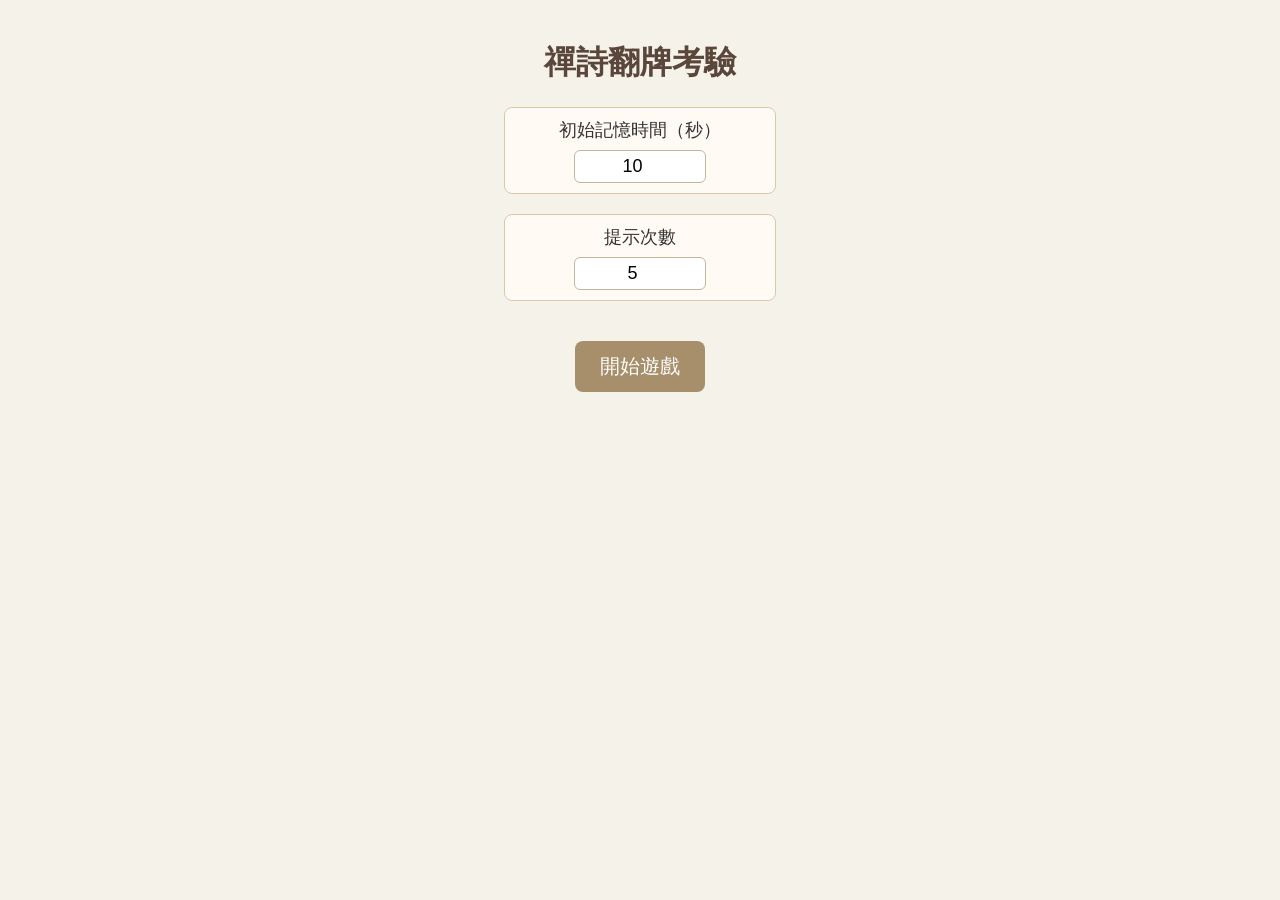
==== index.html @ 6e7bda17 "change 禪師 to 禪詩" ====
<!DOCTYPE html>
<html lang="zh-Hant">
<head>
    <meta charset="UTF-8">
    <meta name="viewport" content="width=device-width, initial-scale=1.0">
    <title>靜心木魚 - 禪詩翻牌考驗</title>
    <link rel="stylesheet" href="styles.css">
</head>

<body>

    <!-- =======================
         Start Screen（開始畫面）
         ======================= -->
    <div id="start-screen" class="screen active">
        <h1>禪詩翻牌考驗</h1>

        <div class="setting-box">
            <label>初始記憶時間（秒）</label>
            <input type="number" id="initial-time" value="10" min="1">
        </div>

        <div class="setting-box">
            <label>提示次數</label>
            <input type="number" id="hint-count" value="5" min="0">
        </div>

        <button id="start-btn">開始遊戲</button>
    </div>


    <!-- =======================
         Game Screen（遊戲介面）
         ======================= -->
    <div id="game-screen" class="screen hidden">

        <header>
            <h2>禪詩翻牌考驗</h2>
        </header>

        <div id="control-panel">

            <div id="timer-box">
                倒數：<span id="timer">10</span> 秒
            </div>

            <button id="hint-btn">
                提示（剩餘 <span id="hints-left">5</span> 次）
            </button>

        </div>
        <div id="grid" class="grid"></div>

    </div>

    <script src="script.js"></script>
</body>
</html>
---- styles.css ----
/* =========================
   全域設定
========================= */
body {
    margin: 0;
    padding: 0;
    font-family: "Noto Sans TC", sans-serif;
    background: #f5f2e9; /* 禪風米色 */
    color: #333;
}

/* 隱藏畫面時使用 */
.screen.hidden {
    display: none;
}

/* 兩個主畫面 */
.screen {
    text-align: center;
    padding: 20px;
    height: 100vh;
    box-sizing: border-box;
    overflow: auto;
}

/* =========================
   開始畫面 UI
========================= */
h1, h2 {
    color: #5a463a; /* 禪風深棕 */
}

.setting-box {
    margin: 20px auto;
    padding: 10px;
    width: 250px;
    background: #fffaf3;
    border: 1px solid #d9c9a9;
    border-radius: 8px;
}

label {
    display: block;
    margin-bottom: 8px;
    font-size: 18px;
}

input {
    width: 120px;
    padding: 5px;
    font-size: 18px;
    border-radius: 6px;
    border: 1px solid #c0b79f;
    text-align: center;
}

#start-btn {
    margin-top: 20px;
    padding: 12px 25px;
    font-size: 20px;
    background: #a68f6a;
    color: white;
    border: none;
    border-radius: 8px;
    cursor: pointer;
    transition: 0.2s;
}

#start-btn:hover {
    background: #8b7a5d;
}


/* =========================
   遊戲控制面板
========================= */
#control-panel {
    margin: 20px auto;
    padding: 0px;
    width: 90%;
    display: flex;
    justify-content: space-between;
    align-items: center;
}

#timer-box {
    font-size: 22px;
    background: #fff6e5;
    padding: 10px 20px;
    border-radius: 10px;
    border: 1px solid #d3c3a8;
}

#hint-btn {
    padding: 10px 20px;
    font-size: 18px;
    background: #c9b78f;
    border: none;
    border-radius: 8px;
    cursor: pointer;
    transition: 0.2s;
}

#hint-btn:hover {
    background: #b4a178;
}


/* =========================
   卡牌 Grid（14 × 22）
========================= */


.grid {
    display: grid;
    grid-template-columns: repeat(22, 1fr);
    grid-template-rows: repeat(14, 1fr); /* 14 行平均高度 */
    gap: 5px;
    width: 80%;
    height: 300px; /* 明確高度 */
    margin: 0 auto;
}
/* 保持正方形，可以調整 aspect-ratio 或改用 inner 元素做置中 */


/* =========================f
   卡牌樣式（翻牌 3D）
========================= */
.card {
    width: 100%;
    padding-top: 100%;  /* 保持正方形 */
    position: relative;
    perspective: 800px;
    cursor: pointer;
}


.card-inner {
    position: absolute;
    inset: 0;
    transition: transform 0.5s;
    transform-style: preserve-3d;
}

.card.flip .card-inner {
    transform: rotateY(180deg);
}

/* 正面與背面 */
.card-face {
    position: absolute;
    inset: 0;
    backface-visibility: hidden;
    border-radius: 8px;
    display: flex;
    justify-content: center;
    align-items: center;
    font-size: 22px;
}

/* 背面 */
.card-back {
    background: #b7a98e; /* 禪風木色 */
    color: white;
}

/* 正面 */
.card-front {
    transform: rotateY(180deg);
    background: #fffdf8;
    border: 1px solid #d1c4a3;
}

/* 配對成功 */
.card.matched .card-inner {
    transform: rotateY(180deg);
}

.card.matched {
    filter: brightness(1.2);
    border: 2px solid #8c7b60;
}
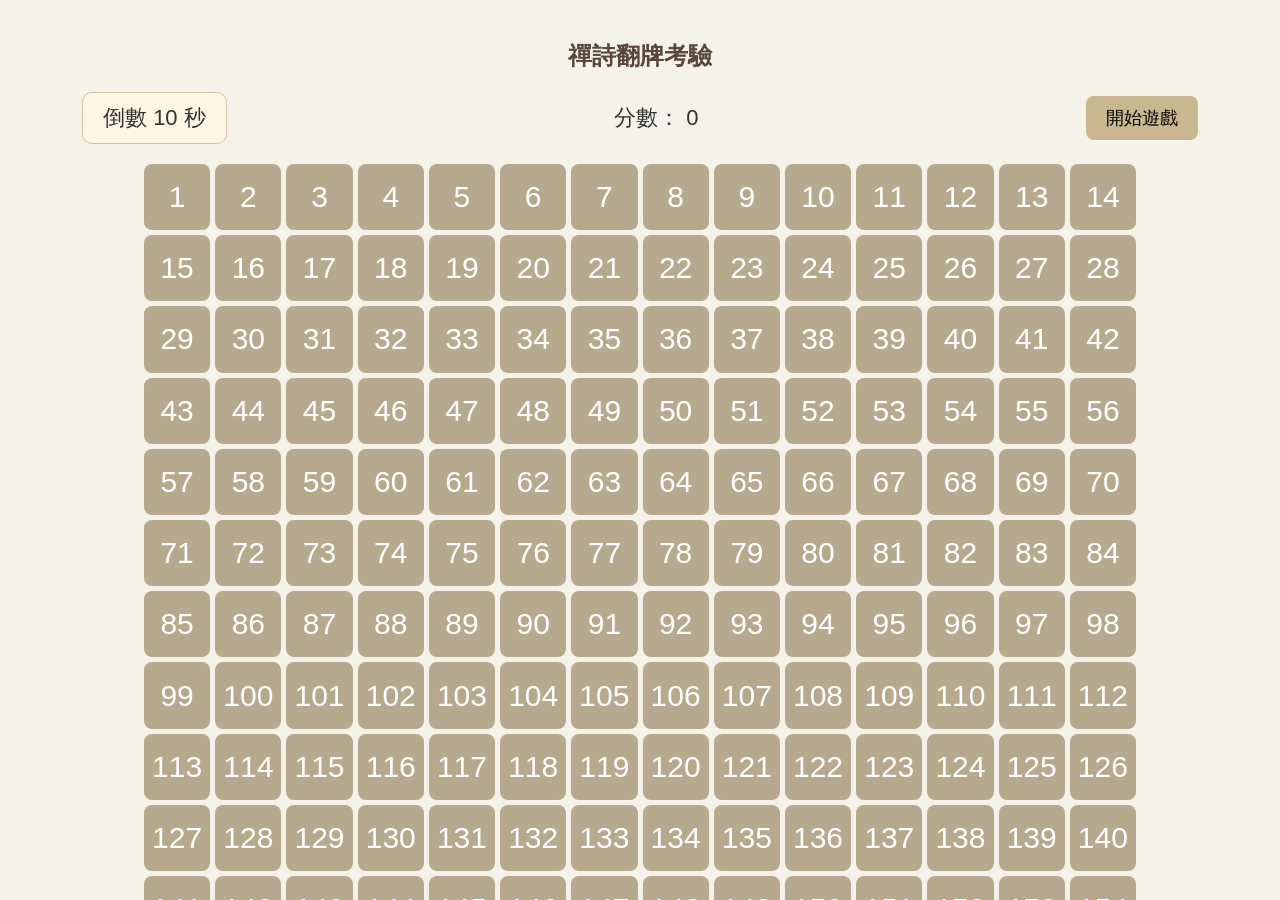
==== commit 21629b23: "Game role changes" ====
--- a/index.html
+++ b/index.html
@@ -8,27 +8,6 @@
 </head>
 
 <body>
-
-    <!-- =======================
-         Start Screen（開始畫面）
-         ======================= -->
-    <div id="start-screen" class="screen active">
-        <h1>禪詩翻牌考驗</h1>
-
-        <div class="setting-box">
-            <label>初始記憶時間（秒）</label>
-            <input type="number" id="initial-time" value="10" min="1">
-        </div>
-
-        <div class="setting-box">
-            <label>提示次數</label>
-            <input type="number" id="hint-count" value="5" min="0">
-        </div>
-
-        <button id="start-btn">開始遊戲</button>
-    </div>
-
-
     <!-- =======================
          Game Screen（遊戲介面）
          ======================= -->
@@ -41,11 +20,15 @@
         <div id="control-panel">
 
             <div id="timer-box">
-                倒數：<span id="timer">10</span> 秒
+                倒數 <span id="timer">10</span> 秒
+            </div>
+            
+            <div id="score-baord">
+                分數： <span id="score">0</span>
             </div>
 
             <button id="hint-btn">
-                提示（剩餘 <span id="hints-left">5</span> 次）
+                開始遊戲
             </button>
 
         </div>
--- a/styles.css
+++ b/styles.css
@@ -54,22 +54,6 @@
     text-align: center;
 }
 
-#start-btn {
-    margin-top: 20px;
-    padding: 12px 25px;
-    font-size: 20px;
-    background: #a68f6a;
-    color: white;
-    border: none;
-    border-radius: 8px;
-    cursor: pointer;
-    transition: 0.2s;
-}
-
-#start-btn:hover {
-    background: #8b7a5d;
-}
-
 
 /* =========================
    遊戲控制面板
@@ -81,6 +65,10 @@
     display: flex;
     justify-content: space-between;
     align-items: center;
+}
+
+#score-baord {
+    font-size: 22px;
 }
 
 #timer-box {
@@ -162,13 +150,16 @@
 .card-back {
     background: #b7a98e; /* 禪風木色 */
     color: white;
+    font-size: 30px;
 }
 
 /* 正面 */
 .card-front {
     transform: rotateY(180deg);
+    white-space: pre-line;
     background: #fffdf8;
     border: 1px solid #d1c4a3;
+    font-size: 30px;
 }
 
 /* 配對成功 */
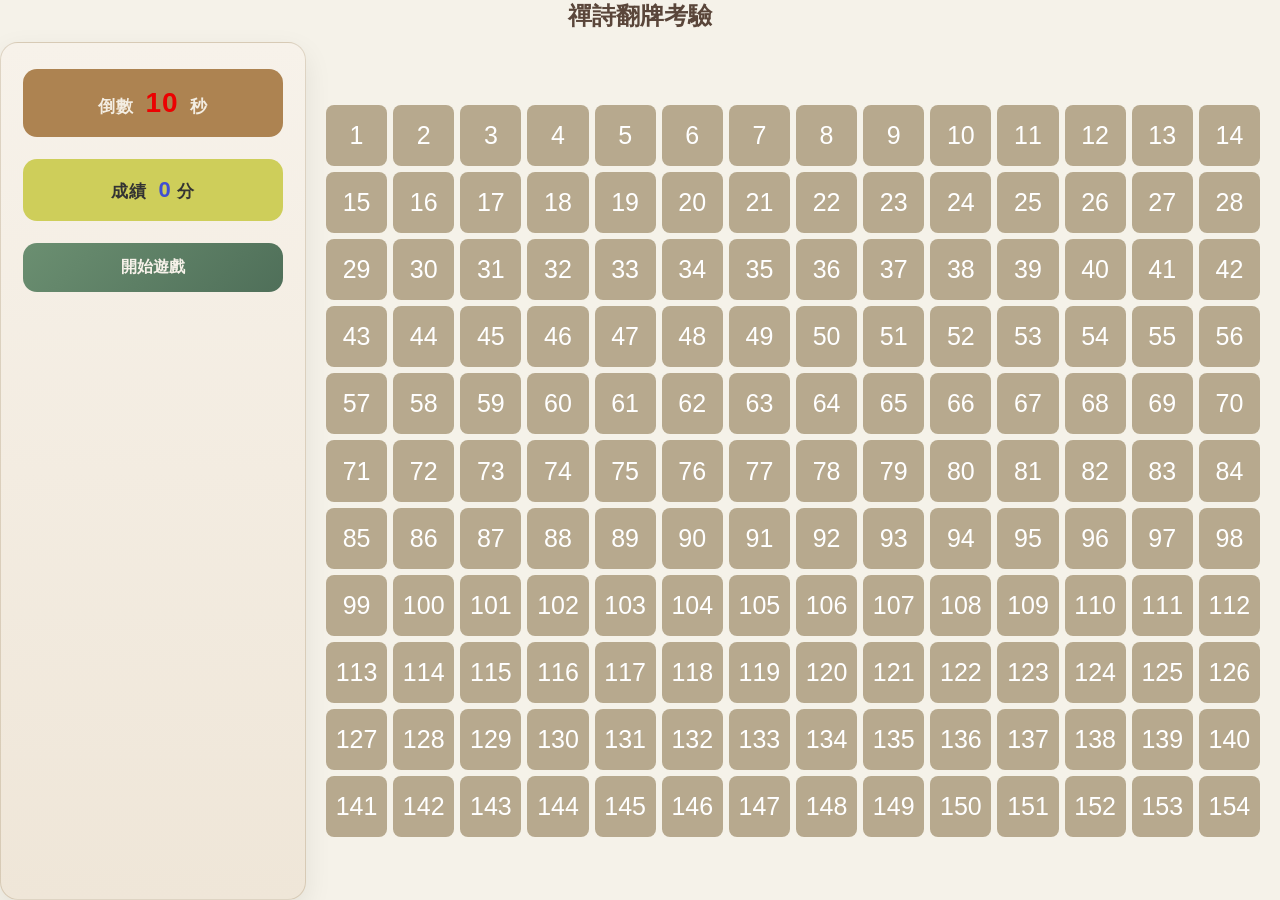
==== commit 35e0ba38: "Change function tools to left colum" ====
--- a/index.html
+++ b/index.html
@@ -8,31 +8,37 @@
 </head>
 
 <body>
-    <!-- =======================
-         Game Screen（遊戲介面）
-         ======================= -->
     <div id="game-screen" class="screen hidden">
 
         <header>
             <h2>禪詩翻牌考驗</h2>
         </header>
 
-        <div id="control-panel">
+        <!-- ✅ 新增：左右排列的容器 -->
+        <div id="main-layout">
 
-            <div id="timer-box">
-                倒數 <span id="timer">10</span> 秒
-            </div>
-            
-            <div id="score-baord">
-                分數： <span id="score">0</span>
+            <!-- ✅ 左欄：控制區 -->
+            <div id="control-panel">
+                <div id="timer-box">
+                    倒數 <span id="timer">10</span> 秒
+                </div>
+
+                <div id="score-baord">
+                    成績 <span id="score">0</span> 分
+                </div>
+                
+                <button id="hint-btn">
+                    開始遊戲
+                </button>
+                
+                
             </div>
 
-            <button id="hint-btn">
-                開始遊戲
-            </button>
-
+            <!-- ✅ 右欄：卡牌區 -->
+            <div class="grid-wrapper">
+                <div id="grid" class="grid"></div>
+            </div>
         </div>
-        <div id="grid" class="grid"></div>
 
     </div>
 
--- a/styles.css
+++ b/styles.css
@@ -9,109 +9,139 @@
     color: #333;
 }
 
+#game-screen {
+    width: 100vw;
+    height: 100vh;
+    display: flex;
+    flex-direction: column;
+    overflow: hidden;
+}
+
 /* 隱藏畫面時使用 */
 .screen.hidden {
     display: none;
 }
 
-/* 兩個主畫面 */
 .screen {
     text-align: center;
-    padding: 20px;
-    height: 100vh;
     box-sizing: border-box;
-    overflow: auto;
-}
-
-/* =========================
-   開始畫面 UI
+}
+
+/* =========================
+   Header 樣式
 ========================= */
 h1, h2 {
     color: #5a463a; /* 禪風深棕 */
-}
-
-.setting-box {
-    margin: 20px auto;
-    padding: 10px;
-    width: 250px;
-    background: #fffaf3;
-    border: 1px solid #d9c9a9;
-    border-radius: 8px;
-}
-
-label {
-    display: block;
-    margin-bottom: 8px;
-    font-size: 18px;
-}
-
-input {
-    width: 120px;
-    padding: 5px;
-    font-size: 18px;
-    border-radius: 6px;
-    border: 1px solid #c0b79f;
+    margin: 0;
+    padding-bottom: 10px;
+}
+
+/* =========================
+   主佈局：左欄控制面板 + 右側卡牌
+========================= */
+#main-layout {
+    display: flex;
+    flex-direction: row;
+    flex: 1;          /* ✅ 自動吃滿 header 下面的空間 */
+    min-height: 0;   /* ✅ 防止 grid 被撐爆 */
+}
+
+/* =========================
+   左欄控制面板
+========================= */
+#control-panel {
+    width: 260px;
+    padding: 26px 22px;
+    background: linear-gradient(180deg, #f7f2ea, #efe6d8);
+    border-radius: 18px;
+
+    display: flex;
+    flex-direction: column;
+    gap: 22px;
+
+    box-shadow: 0 10px 28px rgba(0,0,0,0.08);
+    border: 1px solid rgba(120, 90, 40, 0.2);
+}
+
+#timer-box {
+    background: #ad8351;
+    color: #f3ede2;
+    padding: 18px;
+    border-radius: 14px;
     text-align: center;
-}
-
-
-/* =========================
-   遊戲控制面板
-========================= */
-#control-panel {
-    margin: 20px auto;
-    padding: 0px;
-    width: 90%;
-    display: flex;
-    justify-content: space-between;
-    align-items: center;
+    font-size: 17px;
+    font-weight: bold;
+    letter-spacing: 1px;
+}
+
+#timer {
+    color: #ec0101;
+    font-size: 28px;
+    margin: 0 6px;
+}
+#hint-btn {
+    padding: 14px;
+    border-radius: 14px;
+    border: none;
+
+    background: linear-gradient(135deg, #6b8f71, #4f6f59);
+    color: #f7f2ea;
+    font-size: 16px;
+    font-weight: bold;
+
+    cursor: pointer;
+    transition: transform 0.15s ease, box-shadow 0.15s ease;
+}
+
+#hint-btn:hover {
+    transform: translateY(-2px);
+    box-shadow: 0 6px 16px rgba(0,0,0,0.2);
+}
+
+#hint-btn:active {
+    transform: scale(0.96);
 }
 
 #score-baord {
+    background: #cece5a;
+    padding: 14px;
+    padding: 18px;
+    border-radius: 14px;
+    text-align: center;
+    font-size: 17px;
+    font-weight: bold;
+    letter-spacing: 1px;
+}
+
+#score {
+    color: #3f4ed2;
     font-size: 22px;
-}
-
-#timer-box {
-    font-size: 22px;
-    background: #fff6e5;
-    padding: 10px 20px;
-    border-radius: 10px;
-    border: 1px solid #d3c3a8;
-}
-
-#hint-btn {
-    padding: 10px 20px;
-    font-size: 18px;
-    background: #c9b78f;
-    border: none;
-    border-radius: 8px;
-    cursor: pointer;
-    transition: 0.2s;
-}
-
-#hint-btn:hover {
-    background: #b4a178;
-}
-
-
-/* =========================
-   卡牌 Grid（14 × 22）
-========================= */
-
-
-.grid {
+    margin-left: 6px;
+}
+
+/* =========================
+   右側卡牌 Grid
+========================= */
+
+.grid-wrapper {
+    flex: 1; /* 撐滿右側剩餘空間 */
+    display: flex;
+    justify-content: center; /* 水平置中 */
+    align-items: center;     /* 垂直置中 */
+}
+
+#grid {
+    flex: 1;
+    margin: 20px;
     display: grid;
-    grid-template-columns: repeat(22, 1fr);
-    grid-template-rows: repeat(14, 1fr); /* 14 行平均高度 */
-    gap: 5px;
-    width: 80%;
-    height: 300px; /* 明確高度 */
-    margin: 0 auto;
-}
-/* 保持正方形，可以調整 aspect-ratio 或改用 inner 元素做置中 */
-
-
-/* =========================f
+    grid-template-columns: repeat(14, 1fr);
+    gap: 6px;
+
+    max-width: 1100px;
+    overflow-y: auto;     /* ✅ 只讓卡牌區滑動 */
+    align-content: start;
+}
+/* =========================
    卡牌樣式（翻牌 3D）
 ========================= */
 .card {
@@ -122,7 +152,6 @@
     cursor: pointer;
 }
 
-
 .card-inner {
     position: absolute;
     inset: 0;
@@ -150,7 +179,7 @@
 .card-back {
     background: #b7a98e; /* 禪風木色 */
     color: white;
-    font-size: 30px;
+    font-size: 25px;
 }
 
 /* 正面 */
@@ -159,7 +188,8 @@
     white-space: pre-line;
     background: #fffdf8;
     border: 1px solid #d1c4a3;
-    font-size: 30px;
+    font-size: 25px;
+    line-height: 1.4;
 }
 
 /* 配對成功 */
@@ -170,4 +200,28 @@
 .card.matched {
     filter: brightness(1.2);
     border: 2px solid #8c7b60;
+}
+
+/* =========================
+   手機響應式
+========================= */
+@media (max-width: 768px) {
+    #main-layout {
+        flex-direction: column;
+    }
+
+    #control-panel {
+        width: 100%;
+        flex-direction: row;
+        justify-content: space-around;
+        margin-bottom: 10px;
+        border-right: none;
+        border-bottom: 2px solid #d3c3a8;
+    }
+
+    #grid {
+        margin: 0 10px;
+        max-width: 100%;
+        max-height: none;
+    }
 }
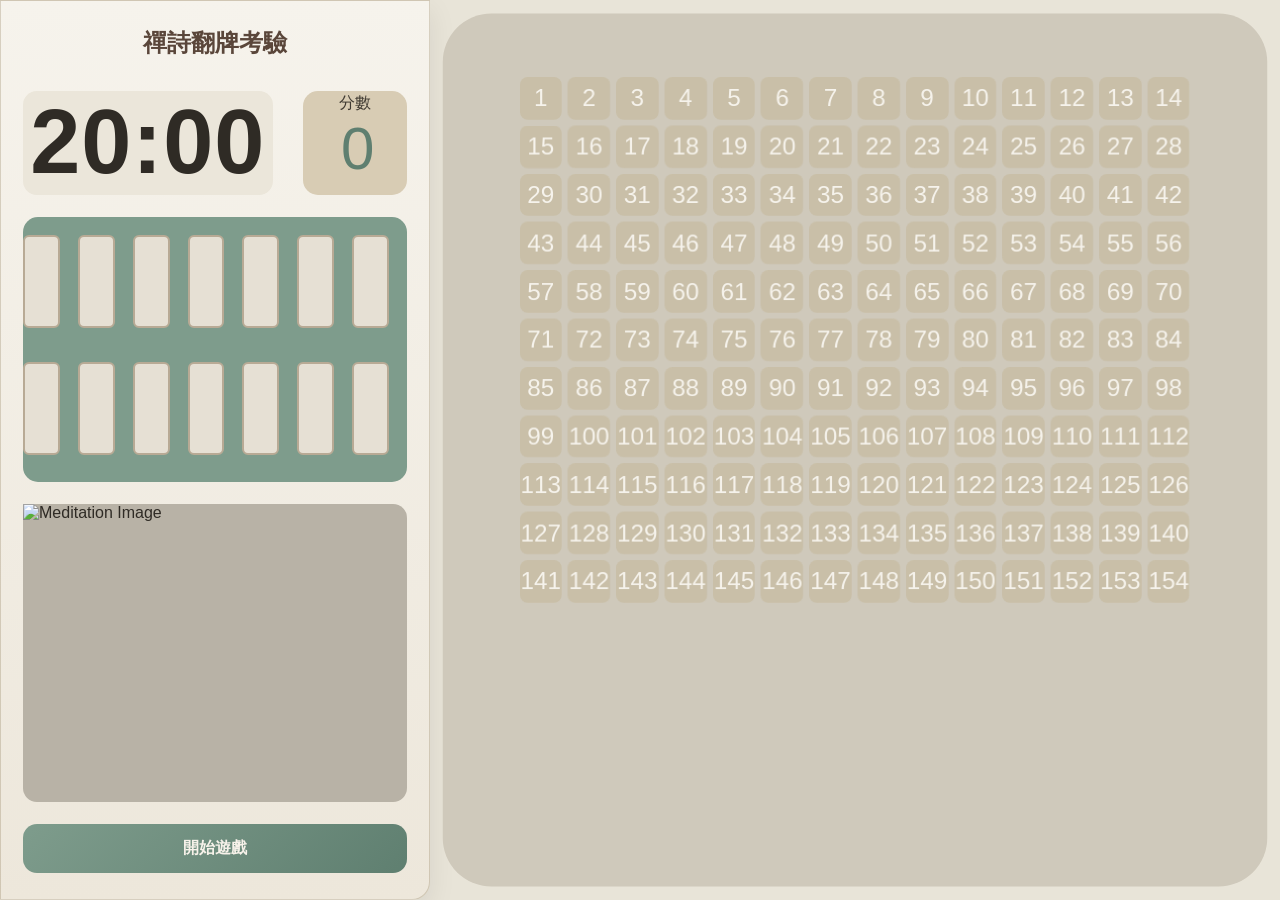
==== commit 809cd8cf: "renew" ====
--- a/index.html
+++ b/index.html
@@ -9,24 +9,38 @@
 
 <body>
     <div id="game-screen" class="screen hidden">
-
-        <header>
-            <h2>禪詩翻牌考驗</h2>
-        </header>
-
+       
         <!-- ✅ 新增：左右排列的容器 -->
         <div id="main-layout">
 
             <!-- ✅ 左欄：控制區 -->
             <div id="control-panel">
-                <div id="timer-box">
-                    倒數 <span id="timer">10</span> 秒
+                <header>
+                    <h2>禪詩翻牌考驗</h2>
+                </header>
+                <div id="row1">
+                    <div id="timer-box">
+                        <span id="timer">20:00</span> 
+                    </div>
+                    <div id="info-box">
+                        分數
+                        <div id="score">0</div>
+                    </div>
+                        
+                </div>
+                
+                <div id="hint-board">
+                    
                 </div>
 
-                <div id="score-baord">
-                    成績 <span id="score">0</span> 分
+
+                <div id="interact-box">
+                    
+                    <img id="image" src="video.gif" alt="Meditation Image">
                 </div>
                 
+                
+
                 <button id="hint-btn">
                     開始遊戲
                 </button>
@@ -35,13 +49,23 @@
             </div>
 
             <!-- ✅ 右欄：卡牌區 -->
-            <div class="grid-wrapper">
-                <div id="grid" class="grid"></div>
+            <div id="game-panel">
+      
+                <div class="grid-wrapper">
+                     <div id="grid" class="grid">
+                        <div id="card-grid">
+                            <script src="script.js"></script>
+                        </div>
+                    </div>
+                <div>
             </div>
+                
+            </div>
+            <div> 
         </div>
 
     </div>
 
-    <script src="script.js"></script>
+    
 </body>
 </html>
--- a/styles.css
+++ b/styles.css
@@ -1,3 +1,21 @@
+/* =========================
+   禪風配色變數
+========================= */
+:root {
+    --bg-main: #e8e4d8;          /* 宣紙米 */
+    --bg-panel: #f3efe6;         /* 淡陶白 */
+    --bg-wood: #d8ccb4;          /* 舊木色 */
+    --bg-card-back: #c9bfa8;     /* 卡背木色 */
+    --bg-card-front: #fbfaf6;    /* 紙白 */
+
+    --accent-green: #7e9c8c;     /* 苔綠 */
+    --accent-green-dark: #5f7f70;
+    --success-green: #9db7a0;    /* 抹茶綠 */
+
+    --text-main: #3f3a32;        /* 墨褐 */
+    --text-soft: #6b655c;
+}
+
 /* =========================
    全域設定
 ========================= */
@@ -5,8 +23,8 @@
     margin: 0;
     padding: 0;
     font-family: "Noto Sans TC", sans-serif;
-    background: #f5f2e9; /* 禪風米色 */
-    color: #333;
+    background: var(--bg-main);
+    color: var(--text-main);
 }
 
 #game-screen {
@@ -17,7 +35,6 @@
     overflow: hidden;
 }
 
-/* 隱藏畫面時使用 */
 .screen.hidden {
     display: none;
 }
@@ -28,63 +45,170 @@
 }
 
 /* =========================
-   Header 樣式
+   Header
 ========================= */
 h1, h2 {
-    color: #5a463a; /* 禪風深棕 */
+    color: #5a463a;
     margin: 0;
     padding-bottom: 10px;
 }
 
 /* =========================
-   主佈局：左欄控制面板 + 右側卡牌
+   主佈局
 ========================= */
 #main-layout {
     display: flex;
     flex-direction: row;
-    flex: 1;          /* ✅ 自動吃滿 header 下面的空間 */
-    min-height: 0;   /* ✅ 防止 grid 被撐爆 */
-}
-
-/* =========================
-   左欄控制面板
+    flex: 1;
+    min-height: 0;
+}
+
+/* =========================
+   左側控制面板
 ========================= */
 #control-panel {
-    width: 260px;
+    width: 30%;
     padding: 26px 22px;
-    background: linear-gradient(180deg, #f7f2ea, #efe6d8);
-    border-radius: 18px;
+    background: linear-gradient(180deg, #f6f3ec, #ede7db);
+    border-radius: 0 0 18px 0;
 
     display: flex;
     flex-direction: column;
     gap: 22px;
 
     box-shadow: 0 10px 28px rgba(0,0,0,0.08);
-    border: 1px solid rgba(120, 90, 40, 0.2);
-}
-
+    border: 1px solid rgba(120, 100, 60, 0.25);
+}
+
+#row1 {
+    display: flex;
+    width: 100%;
+    height: 15%;
+    gap: 30px;
+}
+
+/* =========================
+   計時器
+========================= */
 #timer-box {
-    background: #ad8351;
-    color: #f3ede2;
-    padding: 18px;
+    background: #ebe6da;
+    width: 65%;
+    height: 100%;
     border-radius: 14px;
-    text-align: center;
     font-size: 17px;
     font-weight: bold;
     letter-spacing: 1px;
 }
 
 #timer {
-    color: #ec0101;
-    font-size: 28px;
+    color: #2f2b25;
+    font-size: 90px;
     margin: 0 6px;
 }
+
+/* =========================
+   資訊盒
+========================= */
+#info-box {
+    flex: 1;
+    display: flex;
+    flex-direction: column;
+    justify-content: center;
+    height: 100%;
+    background: var(--bg-wood);
+    border-radius: 15px;
+    aspect-ratio: 1 / 1;
+}
+
+#score {
+    color: var(--accent-green-dark);
+    font-size: 60px;
+    margin-left: 6px;
+    padding-bottom: 10px;
+}
+
+/* =========================
+   進度條
+========================= */
+#progress-bar {
+    background: #a9a393;
+    width: 100%;
+    height: 10%;
+    border-radius: 15px;
+}
+
+
+
+/* =========================
+   提示板
+========================= */
+#hint-board {
+    background: var(--accent-green);
+    width: 100%;
+    height: 60%;
+    border-radius: 15px;
+    font-size: 17px;
+    font-weight: bold;
+    letter-spacing: 1px;
+    color: #2f3b35;
+    display: grid;
+    grid-template-columns: repeat(7, 1fr);
+    grid-template-rows: repeat(2, 1fr);
+
+    align-items: center;
+    justify-content: center;
+    padding-bottom: 10px;
+
+}
+
+
+.hint-cell {
+    height: 70%;
+    width: 60%;
+    background-color: #e6e0d4;
+    border: 2px solid #b8aa95;
+    border-radius: 6px;
+
+    font-size: 24px;
+    font-weight: bold;
+    color: #5a463a;
+
+    display: flex;
+    align-items: center;
+    justify-content: center;
+}
+
+/* =========================
+   互動區（小和尚）
+========================= */
+#interact-box {
+    width: 100%;
+    height: 70%;
+    display: flex;
+    background: #b8b2a6;
+    color: #2f2b25;
+    border-radius: 14px;
+}
+
+#image {
+    display: flex;
+    width: auto;
+    height: 50%;
+}
+
+/* =========================
+   提示按鈕
+========================= */
 #hint-btn {
     padding: 14px;
     border-radius: 14px;
     border: none;
 
-    background: linear-gradient(135deg, #6b8f71, #4f6f59);
+    background: linear-gradient(
+        135deg,
+        var(--accent-green),
+        var(--accent-green-dark)
+    );
     color: #f7f2ea;
     font-size: 16px;
     font-weight: bold;
@@ -102,51 +226,52 @@
     transform: scale(0.96);
 }
 
-#score-baord {
-    background: #cece5a;
-    padding: 14px;
-    padding: 18px;
-    border-radius: 14px;
-    text-align: center;
-    font-size: 17px;
-    font-weight: bold;
-    letter-spacing: 1px;
-}
-
-#score {
-    color: #3f4ed2;
-    font-size: 22px;
-    margin-left: 6px;
-}
-
-/* =========================
-   右側卡牌 Grid
-========================= */
+/* =========================
+   右側遊戲區
+========================= */
+#game-panel {
+    flex: 1;
+    transform: scale(0.97);
+    display: flex;
+    background: #cfc9bb;
+    border-radius: 50px;
+    flex-direction: column;
+    align-items: center;
+    justify-content: center;
+}
+
+#info-bar {
+    width: 100%;
+    height: 10%;
+    background: #e4dcc9;
+    margin-bottom: 12px;
+    border-radius: 18px;
+}
 
 .grid-wrapper {
-    flex: 1; /* 撐滿右側剩餘空間 */
-    display: flex;
-    justify-content: center; /* 水平置中 */
-    align-items: center;     /* 垂直置中 */
+    width: 86%;
+    height: 90%;
 }
 
 #grid {
     flex: 1;
-    margin: 20px;
     display: grid;
     grid-template-columns: repeat(14, 1fr);
     gap: 6px;
 
     max-width: 1100px;
-    overflow-y: auto;     /* ✅ 只讓卡牌區滑動 */
-    align-content: start;
-}
-/* =========================
-   卡牌樣式（翻牌 3D）
+    margin: 20px;
+
+    justify-items: center;
+    overflow-y: auto;
+}
+
+/* =========================
+   卡牌（翻牌）
 ========================= */
 .card {
     width: 100%;
-    padding-top: 100%;  /* 保持正方形 */
+    padding-top: 100%;
     position: relative;
     perspective: 800px;
     cursor: pointer;
@@ -163,7 +288,6 @@
     transform: rotateY(180deg);
 }
 
-/* 正面與背面 */
 .card-face {
     position: absolute;
     inset: 0;
@@ -177,8 +301,8 @@
 
 /* 背面 */
 .card-back {
-    background: #b7a98e; /* 禪風木色 */
-    color: white;
+    background: var(--bg-card-back);
+    color: #f6f3ec;
     font-size: 25px;
 }
 
@@ -186,20 +310,36 @@
 .card-front {
     transform: rotateY(180deg);
     white-space: pre-line;
-    background: #fffdf8;
-    border: 1px solid #d1c4a3;
+    background: var(--bg-card-front);
+    border: 1px solid #cfc6b2;
     font-size: 25px;
     line-height: 1.4;
-}
-
-/* 配對成功 */
+    color: var(--text-main);
+}
+
+/* =========================
+   配對成功
+========================= */
+.card.matched {
+    cursor: default;
+    pointer-events: none;
+    transform: translateY(-3px);
+    filter: brightness(1.05) saturate(0.9);
+}
+
+.card.matched .card-front {
+    background: var(--success-green);
+    border: 1px solid #8fa59b;
+    color: #2f4a3d;
+}
+
+.card.matched .card-back {
+    background: #d6d0c3;
+    color: #eee;
+}
+
 .card.matched .card-inner {
     transform: rotateY(180deg);
-}
-
-.card.matched {
-    filter: brightness(1.2);
-    border: 2px solid #8c7b60;
 }
 
 /* =========================
@@ -215,13 +355,11 @@
         flex-direction: row;
         justify-content: space-around;
         margin-bottom: 10px;
-        border-right: none;
         border-bottom: 2px solid #d3c3a8;
     }
 
     #grid {
         margin: 0 10px;
         max-width: 100%;
-        max-height: none;
     }
 }
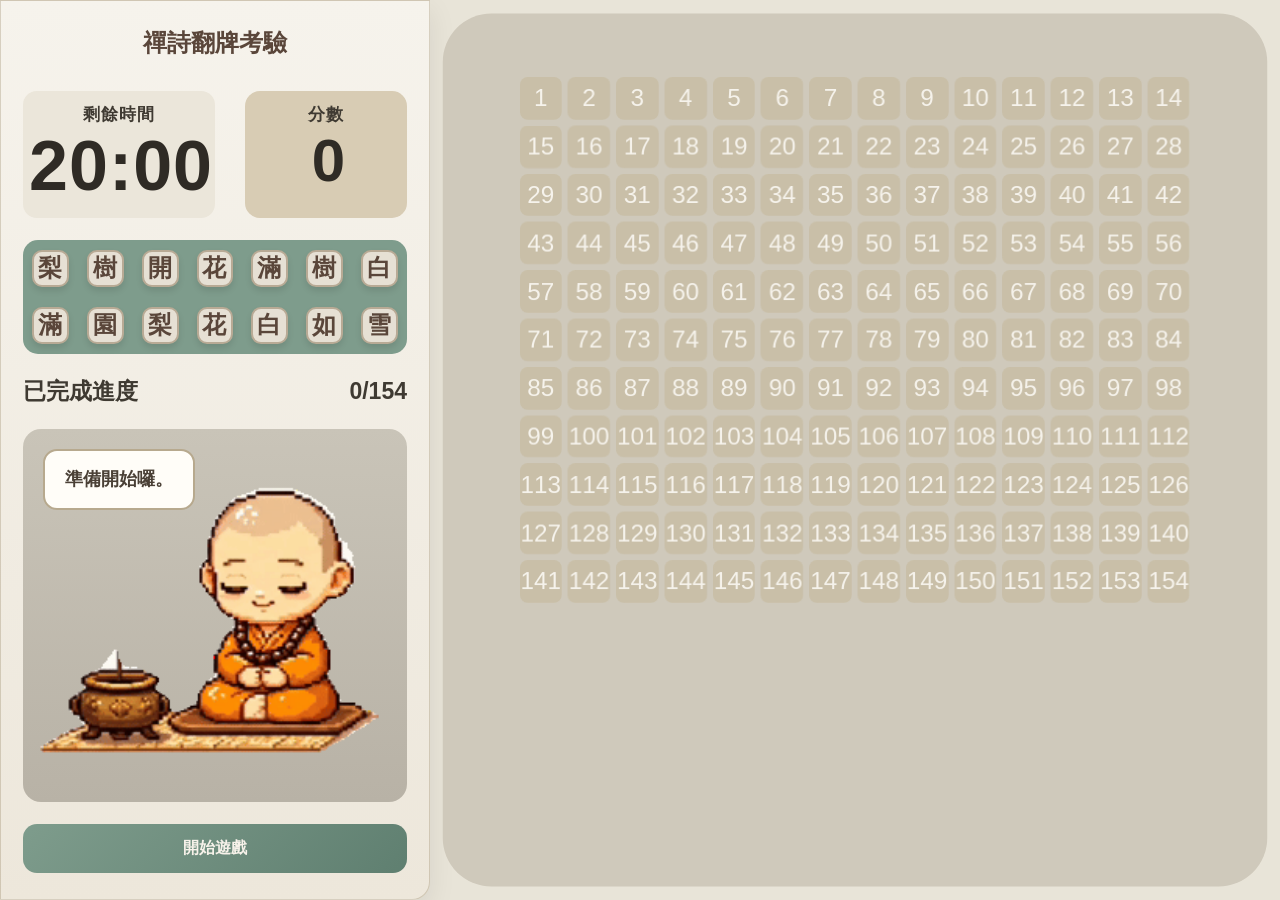
==== commit e4da9165: "v3" ====
--- a/index.html
+++ b/index.html
@@ -8,64 +8,62 @@
 </head>
 
 <body>
-    <div id="game-screen" class="screen hidden">
-       
-        <!-- ✅ 新增：左右排列的容器 -->
-        <div id="main-layout">
 
-            <!-- ✅ 左欄：控制區 -->
-            <div id="control-panel">
-                <header>
-                    <h2>禪詩翻牌考驗</h2>
-                </header>
-                <div id="row1">
-                    <div id="timer-box">
-                        <span id="timer">20:00</span> 
-                    </div>
-                    <div id="info-box">
-                        分數
-                        <div id="score">0</div>
-                    </div>
-                        
-                </div>
-                
-                <div id="hint-board">
-                    
+<div id="game-screen" class="screen">
+    <!-- 主布局 -->
+    <div id="main-layout">
+
+        <!-- 左欄：控制區 -->
+        <div id="control-panel">
+
+            <header>
+                <h2>禪詩翻牌考驗</h2>
+            </header>
+
+            <div id="row1">
+                <div id="timer-box">
+                    剩餘時間
+                    <span id="timer">
+                        <span id="timer-min">20</span>:<span id="timer-ms">00</span>
+                    </span>
                 </div>
 
-
-                <div id="interact-box">
-                    
-                    <img id="image" src="video.gif" alt="Meditation Image">
+                <div id="info-box">
+                    分數
+                    <div id="score">0</div>
                 </div>
-                
-                
-
-                <button id="hint-btn">
-                    開始遊戲
-                </button>
-                
-                
             </div>
 
-            <!-- ✅ 右欄：卡牌區 -->
-            <div id="game-panel">
-      
-                <div class="grid-wrapper">
-                     <div id="grid" class="grid">
-                        <div id="card-grid">
-                            <script src="script.js"></script>
-                        </div>
-                    </div>
-                <div>
+            <div id="hint-board"></div>
+
+            <div id="progress-board">
+                <span class="label">已完成進度</span>
+                <span class="value">
+                    <span id="progress">0</span>/154
+                </span>
             </div>
-                
+
+            <div id="interact-box">
+                <img id="image" src="./image/idle.gif" alt="monk">
+                <div id="dialog-box">準備開始囉。</div>
             </div>
-            <div> 
+
+            <button id="hint-btn">開始遊戲</button>
+
+        </div>
+
+        <!-- 右欄：卡牌區 -->
+        <div id="game-panel">
+            <div class="grid-wrapper">
+                <div id="grid" class="grid">
+                    <!-- JS 產生卡牌 -->
+                </div>
+            </div>
         </div>
 
     </div>
+</div>
 
-    
+<script src="script.js"></script>
 </body>
 </html>
--- a/styles.css
+++ b/styles.css
@@ -92,17 +92,21 @@
 ========================= */
 #timer-box {
     background: #ebe6da;
-    width: 65%;
+    width: 50%;
     height: 100%;
     border-radius: 14px;
     font-size: 17px;
     font-weight: bold;
     letter-spacing: 1px;
+    
+    display: flex;
+    flex-direction: column;
+    justify-content: center;
 }
 
 #timer {
     color: #2f2b25;
-    font-size: 90px;
+    font-size: 70px;
     margin: 0 6px;
 }
 
@@ -118,24 +122,31 @@
     background: var(--bg-wood);
     border-radius: 15px;
     aspect-ratio: 1 / 1;
+    font-size: 17px;
+    font-weight: bold;
+    letter-spacing: 1px;
 }
 
 #score {
-    color: var(--accent-green-dark);
+    color: #2f2b25;
     font-size: 60px;
     margin-left: 6px;
     padding-bottom: 10px;
 }
 
 /* =========================
-   進度條
-========================= */
-#progress-bar {
-    background: #a9a393;
-    width: 100%;
-    height: 10%;
-    border-radius: 15px;
-}
+   進度區
+========================= */
+#progress-board {
+    display: flex;
+    justify-content: space-between; /* 左右貼齊 */
+    align-items: center;            /* 垂直置中 */
+    font-size: 23px;
+    font-weight: bold;
+}
+
+
+
 
 
 
@@ -144,30 +155,27 @@
 ========================= */
 #hint-board {
     background: var(--accent-green);
-    width: 100%;
-    height: 60%;
     border-radius: 15px;
     font-size: 17px;
     font-weight: bold;
     letter-spacing: 1px;
-    color: #2f3b35;
+    color: lab(23.64% -6.44 2.07);
+    
     display: grid;
     grid-template-columns: repeat(7, 1fr);
     grid-template-rows: repeat(2, 1fr);
 
     align-items: center;
     justify-content: center;
-    padding-bottom: 10px;
-
 }
 
 
 .hint-cell {
-    height: 70%;
-    width: 60%;
+    aspect-ratio: 1 / 1;
+    margin: 9px;
     background-color: #e6e0d4;
     border: 2px solid #b8aa95;
-    border-radius: 6px;
+    border-radius: 10px;
 
     font-size: 24px;
     font-weight: bold;
@@ -176,6 +184,10 @@
     display: flex;
     align-items: center;
     justify-content: center;
+    
+    box-shadow: 0 4px 6px rgba(0,0,0,0.1);
+    margin-top: 10px;
+    margin-bottom: 10px;
 }
 
 /* =========================
@@ -184,16 +196,49 @@
 #interact-box {
     width: 100%;
     height: 70%;
-    display: flex;
-    background: #b8b2a6;
-    color: #2f2b25;
+    position: relative;
+
+    display: flex;
+    justify-content: center; /* 水平置中 */
+    align-items: center;     /* 垂直置中 */
+
+    background: linear-gradient(
+        180deg,
+        #c9c4b8,
+        #b8b2a6
+    );
+
+    border-radius: 18px;
+    overflow: hidden;
+}
+
+
+#dialog-box {
+    position: absolute;
+    top: 20px;
+    left: 20px;
+
+    max-width: 500px;
+    padding: 15px 20px;
+
+    background: #fffdf8;
+    border: 2px solid #b7a98e;
     border-radius: 14px;
-}
+
+    font-size: 18px;
+    line-height: 1.5;
+    color: #4a4036;
+    font-weight: bold;
+
+    z-index: 10;
+}
+
 
 #image {
-    display: flex;
+    display: block;
     width: auto;
-    height: 50%;
+    height: 100%;
+    justify-content: center;
 }
 
 /* =========================
@@ -362,4 +407,5 @@
         margin: 0 10px;
         max-width: 100%;
     }
-}+}
+
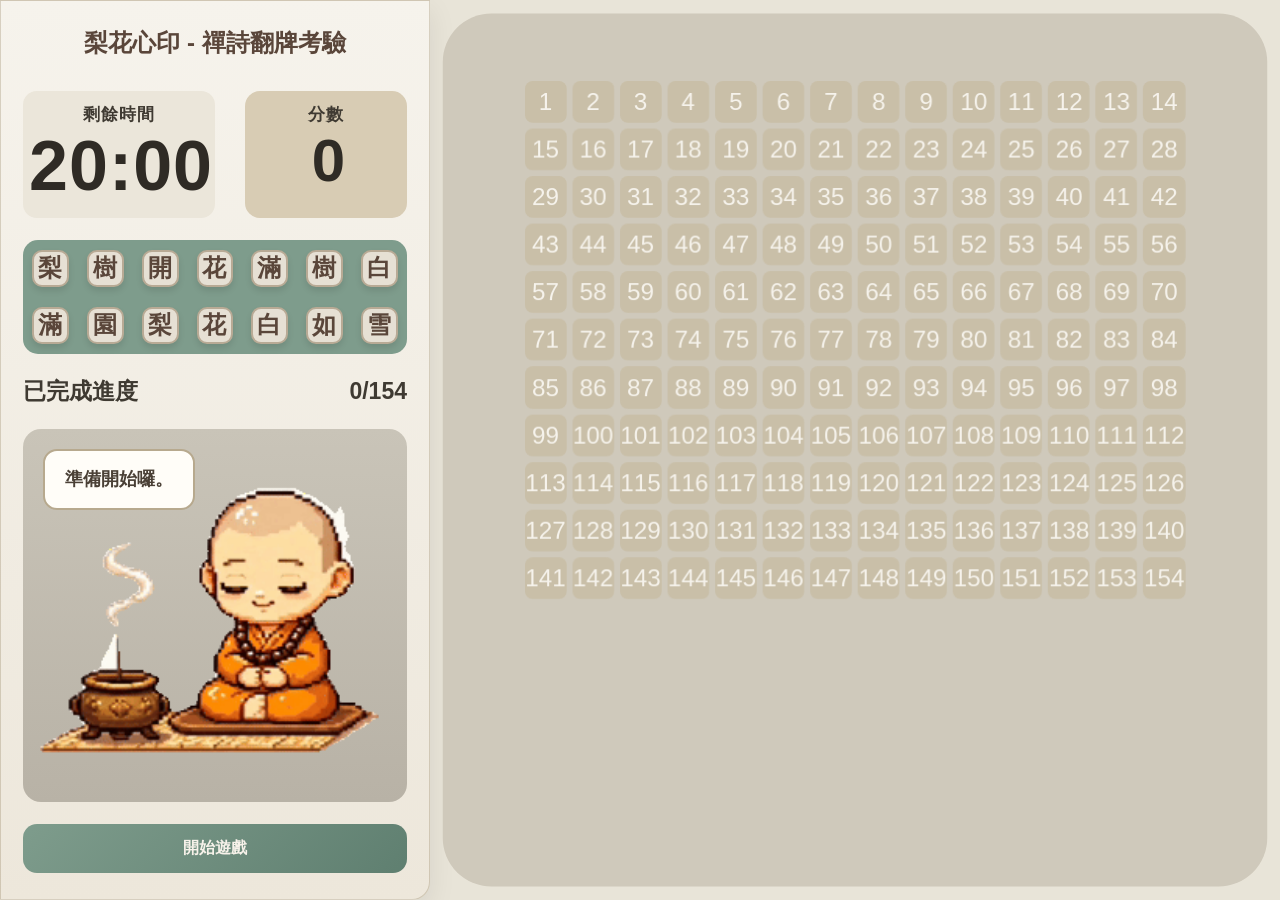
==== commit 09a1e110: "v4" ====
--- a/index.html
+++ b/index.html
@@ -3,7 +3,7 @@
 <head>
     <meta charset="UTF-8">
     <meta name="viewport" content="width=device-width, initial-scale=1.0">
-    <title>靜心木魚 - 禪詩翻牌考驗</title>
+    <title>梨花心印 - 禪詩翻牌考驗</title>
     <link rel="stylesheet" href="styles.css">
 </head>
 
@@ -17,7 +17,7 @@
         <div id="control-panel">
 
             <header>
-                <h2>禪詩翻牌考驗</h2>
+                <h2>梨花心印 - 禪詩翻牌考驗</h2>
             </header>
 
             <div id="row1">
@@ -30,7 +30,7 @@
 
                 <div id="info-box">
                     分數
-                    <div id="score">0</div>
+                    <span id="score">0</span>
                 </div>
             </div>
 
@@ -64,6 +64,20 @@
     </div>
 </div>
 
+
+
+<div id="result-screen" class="screen hidden">
+  <div class="result-box">
+    <h2>結算結果</h2>
+    <p>基本分數：<span id="base-score">0</span></p>
+    <p class="bonus">加分：+<span id="bonus-score">0</span></p>
+    <h1 class="final">總分：<span id="final-score">0</span></h1>
+  </div>
+</div>
+
 <script src="script.js"></script>
+
 </body>
+
+
 </html>
--- a/styles.css
+++ b/styles.css
@@ -125,14 +125,57 @@
     font-size: 17px;
     font-weight: bold;
     letter-spacing: 1px;
+    position: relative;
 }
 
 #score {
+    position: relative;
     color: #2f2b25;
     font-size: 60px;
     margin-left: 6px;
     padding-bottom: 10px;
 }
+/* =========================
+   分數浮動提示
+========================= */
+
+.score-popup {
+    position: absolute;
+    right: 20px;
+    top: 50%;
+    transform: translateY(-50%);
+    font-size: 18px;
+    font-weight: bold;
+    pointer-events: none;
+    opacity: 0;
+    animation: scoreFloat 1.2s ease-out forwards;
+}
+
+.score-popup.plus {
+    color: #4f7f55; /* 禪風綠 */
+}
+
+.score-popup.minus {
+    color: #b85c4a; /* 禪風紅 */
+}
+
+.score-popup.bonus {
+    color: #c49a3a; /* 金色 */
+}
+
+@keyframes scoreFloat {
+    0% {
+        opacity: 0;
+        transform: translateY(0);
+    }
+    20% {
+        opacity: 1;
+    }
+    100% {
+        opacity: 0;
+        transform: translateY(-24px);
+    }
+}
 
 /* =========================
    進度區
@@ -144,10 +187,6 @@
     font-size: 23px;
     font-weight: bold;
 }
-
-
-
-
 
 
 /* =========================
@@ -189,6 +228,14 @@
     margin-top: 10px;
     margin-bottom: 10px;
 }
+
+.hint-cell.current{
+    background: linear-gradient(135deg, #c8b48a, #e8dcc4);
+    color: #4a3a1f;
+    font-weight: bold;
+    box-shadow: 0 0 0 2px rgba(120, 90, 40, 0.4) inset;
+}
+
 
 /* =========================
    互動區（小和尚）
@@ -305,7 +352,7 @@
     gap: 6px;
 
     max-width: 1100px;
-    margin: 20px;
+    margin: 25px;
 
     justify-items: center;
     overflow-y: auto;
@@ -387,6 +434,43 @@
     transform: rotateY(180deg);
 }
 
+
+#result-screen {
+    position: fixed;
+    inset: 0;
+    background: rgba(0,0,0,0.4);
+    justify-content: center;
+    align-items: center;
+}
+
+.result-box {
+    background: #f7f3ea;
+    padding: 40px 60px;
+    border-radius: 20px;
+    text-align: center;
+    transform: scale(0.8);
+    opacity: 0;
+    animation: popIn 0.6s ease forwards;
+}
+
+@keyframes popIn {
+    to {
+        transform: scale(1);
+        opacity: 1;
+    }
+}
+
+.bonus {
+    color: #c94f4f;
+    font-size: 20px;
+}
+
+.final {
+    margin-top: 20px;
+    font-size: 36px;
+    color: #5a463a;
+}
+
 /* =========================
    手機響應式
 ========================= */
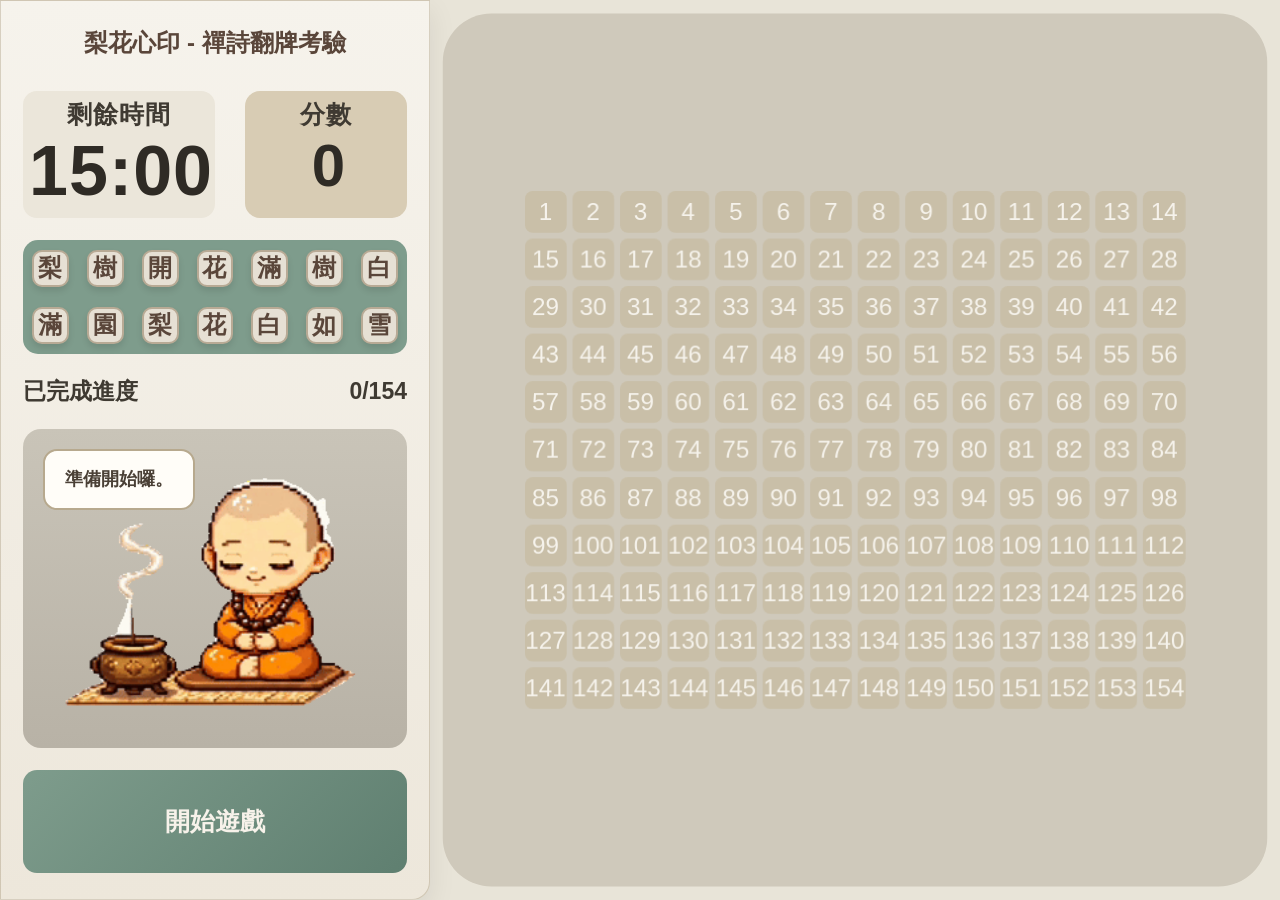
==== commit f2bcd81c: "v6" ====
--- a/index.html
+++ b/index.html
@@ -12,10 +12,8 @@
 <div id="game-screen" class="screen">
     <!-- 主布局 -->
     <div id="main-layout">
-
         <!-- 左欄：控制區 -->
         <div id="control-panel">
-
             <header>
                 <h2>梨花心印 - 禪詩翻牌考驗</h2>
             </header>
@@ -24,7 +22,7 @@
                 <div id="timer-box">
                     剩餘時間
                     <span id="timer">
-                        <span id="timer-min">20</span>:<span id="timer-ms">00</span>
+                        <span id="timer-min">15</span>:<span id="timer-ms">00</span>
                     </span>
                 </div>
 
@@ -64,8 +62,6 @@
     </div>
 </div>
 
-
-
 <div id="result-screen" class="screen hidden">
   <div class="result-box">
     <h2>結算結果</h2>
--- a/styles.css
+++ b/styles.css
@@ -95,7 +95,7 @@
     width: 50%;
     height: 100%;
     border-radius: 14px;
-    font-size: 17px;
+    font-size: 25px;
     font-weight: bold;
     letter-spacing: 1px;
     
@@ -122,7 +122,7 @@
     background: var(--bg-wood);
     border-radius: 15px;
     aspect-ratio: 1 / 1;
-    font-size: 17px;
+    font-size: 25px;
     font-weight: bold;
     letter-spacing: 1px;
     position: relative;
@@ -292,7 +292,7 @@
    提示按鈕
 ========================= */
 #hint-btn {
-    padding: 14px;
+    padding: 35px;
     border-radius: 14px;
     border: none;
 
@@ -302,7 +302,7 @@
         var(--accent-green-dark)
     );
     color: #f7f2ea;
-    font-size: 16px;
+    font-size: 25px;
     font-weight: bold;
 
     cursor: pointer;
@@ -343,6 +343,9 @@
 .grid-wrapper {
     width: 86%;
     height: 90%;
+    display: flex;;
+    justify-content: center;
+    align-items: center;
 }
 
 #grid {
@@ -351,10 +354,10 @@
     grid-template-columns: repeat(14, 1fr);
     gap: 6px;
 
-    max-width: 1100px;
     margin: 25px;
 
     justify-items: center;
+    align-items: center;
     overflow-y: auto;
 }
 
@@ -445,7 +448,7 @@
 
 .result-box {
     background: #f7f3ea;
-    padding: 40px 60px;
+    padding: 60px 60px;
     border-radius: 20px;
     text-align: center;
     transform: scale(0.8);
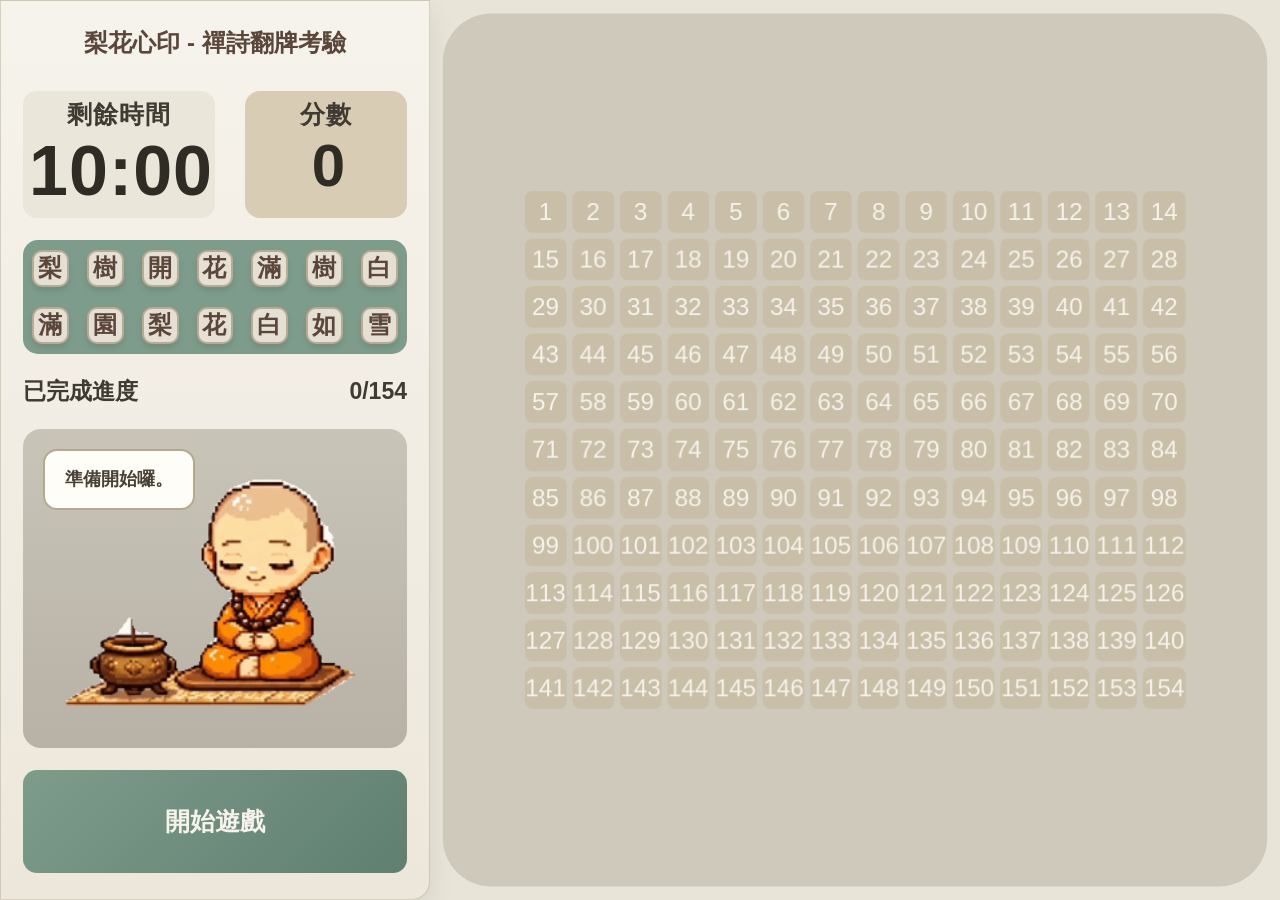
==== commit e22d4678: "change time" ====
--- a/index.html
+++ b/index.html
@@ -22,7 +22,7 @@
                 <div id="timer-box">
                     剩餘時間
                     <span id="timer">
-                        <span id="timer-min">15</span>:<span id="timer-ms">00</span>
+                        <span id="timer-min">10</span>:<span id="timer-ms">00</span>
                     </span>
                 </div>
 
